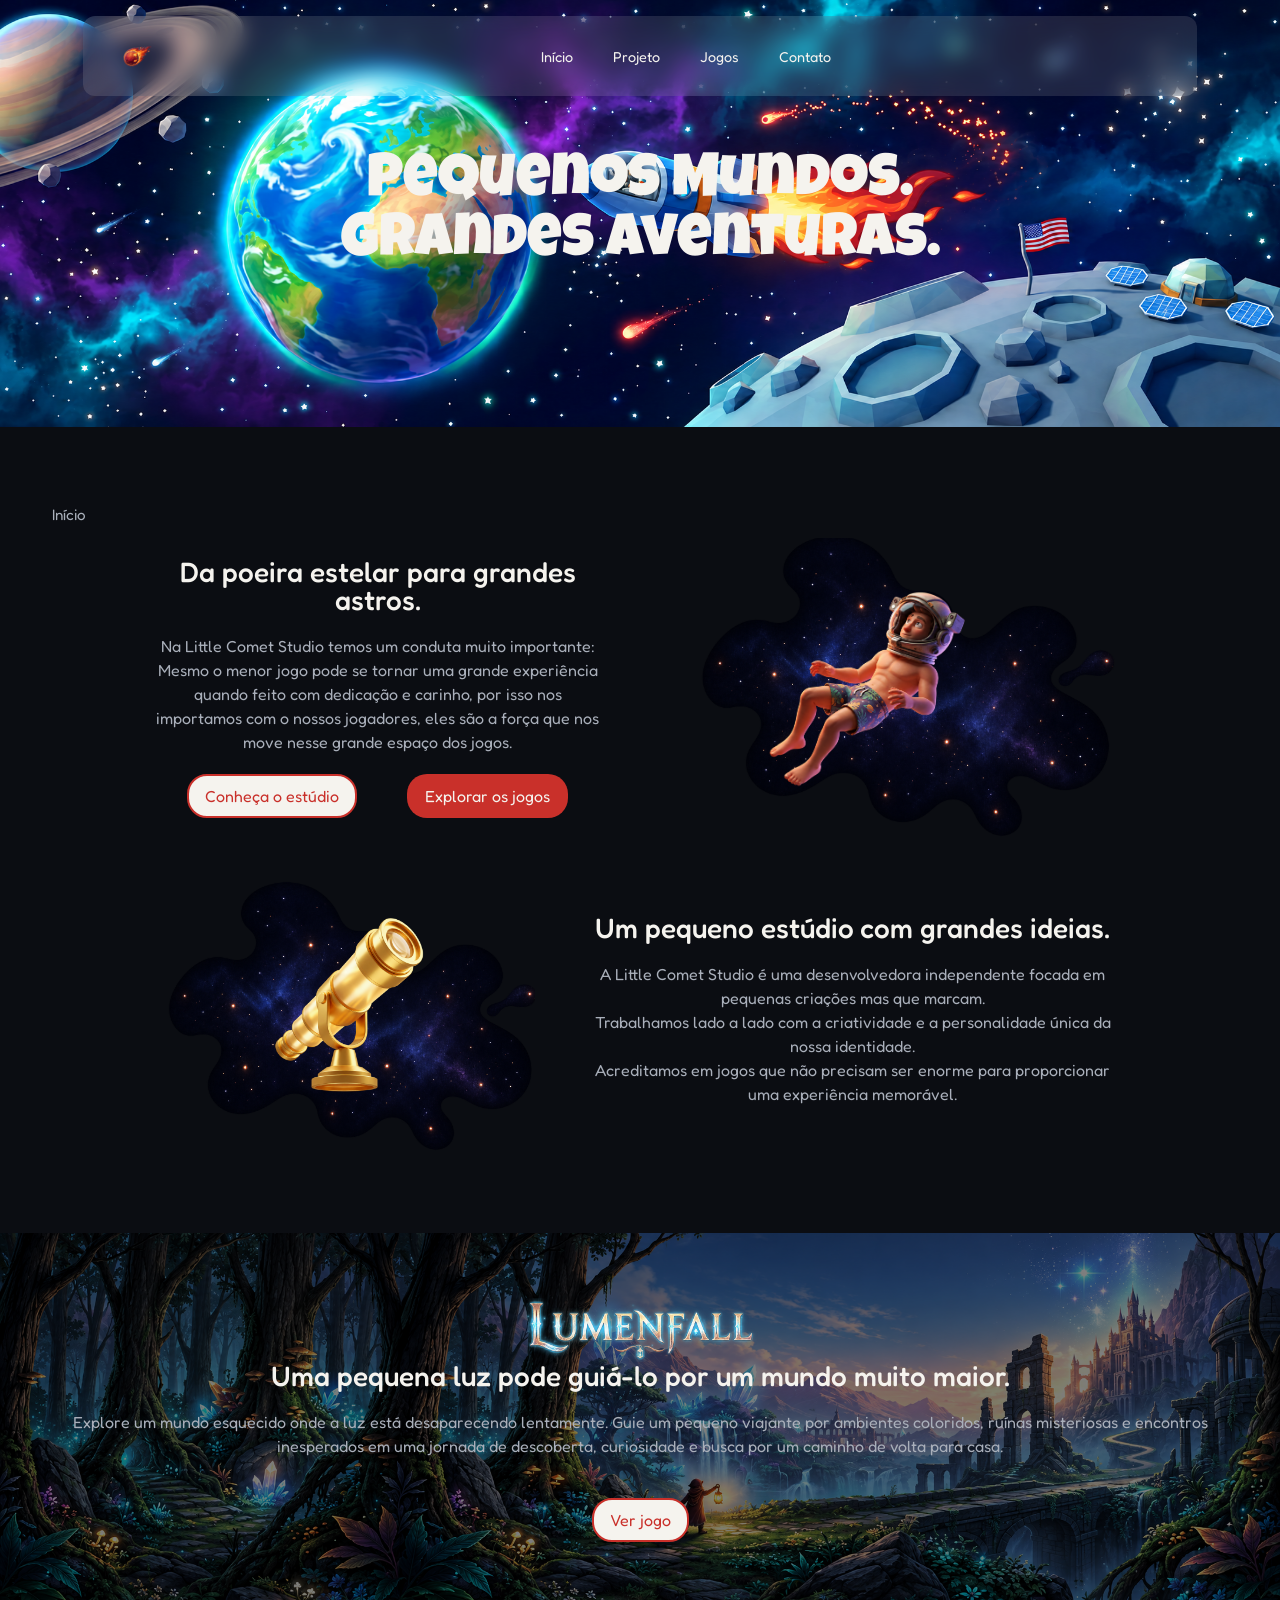
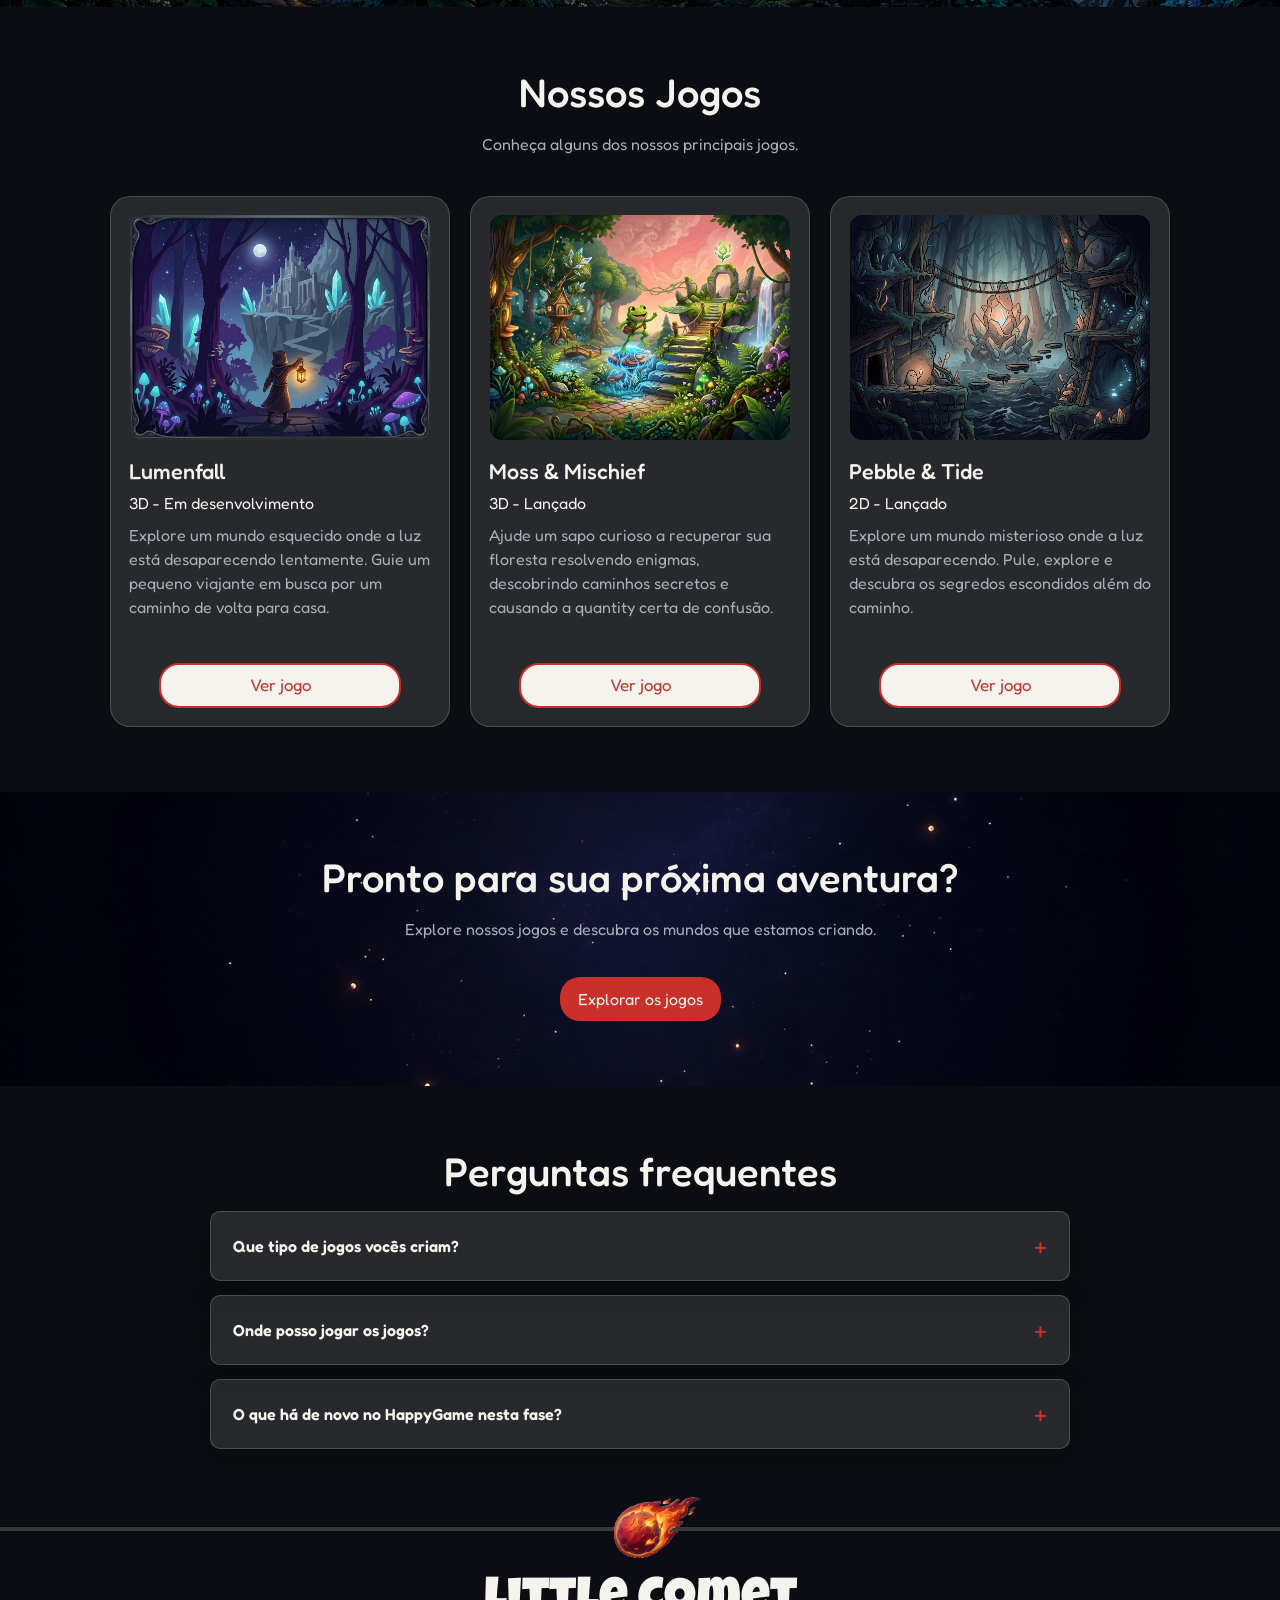
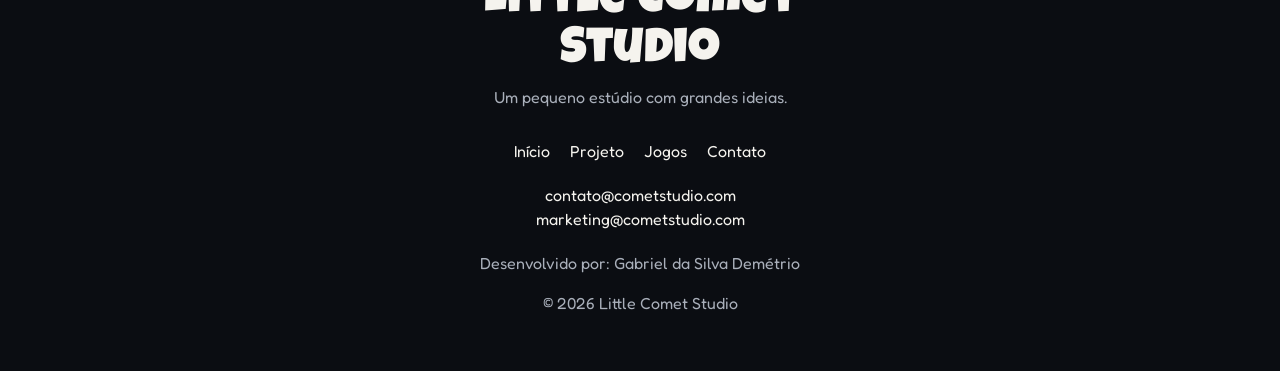
==== html/index.html @ 4cbab492 "correção de locais de arquivos" ====
<!DOCTYPE html>
<html lang="pt-BR">

<head>
    <meta charset="UTF-8">
    <meta name="viewport" content="width=device-width, initial-scale=1.0">
    <title>Início - Little Comet Studio</title>
    <link href="https://cdn.jsdelivr.net/npm/bootstrap@5.3.3/dist/css/bootstrap.min.css" rel="stylesheet">
    <link rel="stylesheet" href="../css/global.css">
    <link rel="stylesheet" href="../css/home.css">
    <link rel="icon" type="image/png" href="../images/logo.png">
</head>

<body>
    <!-- ----------------------------------------
        TopBar
    ----------------------------------------- -->
    <header>
        <div class="topbar">
            <div class="studio-logo d-none d-lg-block">
                <img src="../images/logo.png" alt="Logo Little Comet Studio">
            </div>

            <nav class="d-none d-lg-block">
                <ul>
                    <li><a href="../html/index.html">Início</a></li>
                    <li><a href="../html/project.html">Projeto</a></li>
                    <li><a href="../html/games.html">Jogos</a></li>
                    <li><a href="../html/contact.html">Contato</a></li>
                </ul>
            </nav>
            <div class="ms-auto position-relative d-lg-none">
                <button class="navbar-toggler navbar-dark" type="button" data-bs-toggle="collapse"
                    data-bs-target="#mobileMainMenu" aria-label="Abrir menu">
                    <span class="navbar-toggler-icon"></span>
                </button>
                <ul class="collapse position-absolute end-0 top-100" id="mobileMainMenu">
                    <li><a href="../html/index.html">Início</a></li>
                    <li><a href="../html/project.html">Projeto</a></li>
                    <li><a href="../html/games.html">Jogos</a></li>
                    <li><a href="../html/contact.html">Contato</a></li>
                </ul>
            </div>
        </div>
    </header>

    <main>
        <!-- ----------------------------------------
            Hero
        ----------------------------------------- -->
        <div class="hero hero--home">
            <h1 class="page-main-title">Pequenos Mundos.<br /> Grandes Aventuras.</h1>
        </div>

        <section class="section-container section-spacing container">
            <nav aria-label="Você está em">
                <ol class="breadcrumb">
                    <li class="breadcrumb-item active"><a href="../html/index.html">Início</a></li>
                </ol>
            </nav>

            <!-- ----------------------------------------
                Apresentação Inicial do que é o Estúdio
            ----------------------------------------- -->
            <div class="home-introduction row">
                <div class="home-introduction-content col">
                    <h2 class="section-title section-title--intro">
                        Da poeira estelar para grandes astros.
                    </h2>
                    <p>Na Little Comet Studio temos um conduta muito importante: <br />
                        Mesmo o menor jogo pode se tornar uma grande experiência quando feito com dedicação e carinho,
                        por isso nos importamos com o nossos jogadores, eles são a força que nos move nesse grande
                        espaço dos jogos.
                    </p>
                    <div class="home-introduction-actions">
                        <a class="btn-secondary" href="./project.html">Conheça o estúdio</a>
                        <a class="btn-primary" href="./games.html">Explorar os jogos</a>
                    </div>
                </div>
                <div class="home-introduction-image-container col">
                    <img class="home-introduction-image" src="../images/characters/astronaut.png"
                        alt="Astronauta usando apenas o capacete e um samba canção levitando no espaço" />
                </div>
            </div>

            <!-- ----------------------------------------
                Apresentação Inicial do que é o Estúdio
            ----------------------------------------- -->
            <div class="home-about">
                <div class="home-about-image-container">
                    <img class="home-about-image" src="../images/characters/telescope.png"
                        alt="Grande telescópio dourado levitando no espaço" />
                </div>
                <div class="home-about-content">
                    <h2 class="section-title section-title--intro">Um pequeno estúdio com grandes ideias.</h2>
                    <p>
                        A Little Comet Studio é uma desenvolvedora independente focada em pequenas criações mas que
                        marcam.<br />

                        Trabalhamos lado a lado com a criatividade e a personalidade única da nossa identidade.<br />

                        Acreditamos em jogos que não precisam ser enorme para proporcionar uma experiência memorável.
                    </p>
                </div>
            </div>
        </section>

        <!-- ----------------------------------------
            Introdução à um dos maiores projetos do Estúdio
        ----------------------------------------- -->
        <section class="home-highlighted-game section-spacing">
            <div class="section-container">
                <img class="home-highlighted-logo" src="../images/game-logos/lumenfall-logo.png" alt="Logo Lumenfall" />
                <h2 class="section-title section-title--intro">
                    Uma pequena luz pode guiá-lo por um mundo muito maior.
                </h2>
                <p>
                    Explore um mundo esquecido onde a luz está desaparecendo lentamente. Guie um pequeno viajante por
                    ambientes coloridos, ruínas misteriosas e encontros inesperados em uma jornada de descoberta,
                    curiosidade e busca por um caminho de volta para casa.
                </p>
                <br />
                <button type="button" class="btn btn-secondary" data-bs-toggle="modal" data-bs-target="#modalLumenfall">
                    Ver jogo
                </button>
            </div>
        </section>

        <!-- ----------------------------------------
            Apresentação dos principais jogos do Estúdio
        ----------------------------------------- -->
        <section class="section-container section-spacing container">
            <div class="home-games-text">
                <h2 class="section-title section-title--section">
                    Nossos Jogos
                </h2>
                <p>Conheça alguns dos nossos principais jogos.
                </p>
                <br />
            </div>
            <div class="home-games-grid" id="homeGamesGrid">
            </div>
        </section>

        <!-- ----------------------------------------
            Finalização do conteúdo inicial
        ----------------------------------------- -->
        <section class="cta section-spacing">
            <div class="section-container">
                <h2 class="section-title section-title--section">
                    Pronto para sua próxima aventura?
                </h2>
                <p>Explore nossos jogos e descubra os mundos que estamos criando.</p>
                <a class="btn-primary" href="./games.html">Explorar os jogos</a>
            </div>
        </section>

        <!-- ----------------------------------------
            Perguntas Frequentes sobre o Estúdio   
        ----------------------------------------- -->
        <section class="faq section-container section-spacing">
            <h2 class="section-title section-title--section">
                Perguntas frequentes
            </h2>

            <details class="faq-card">
                <summary>
                    Que tipo de jogos vocês criam?
                </summary>
                <p>
                    Criamos jogos independentes de pequena e média escala,
                    explorando diferentes gêneros e estilos.
                </p>
            </details>

            <details class="faq-card">
                <summary>
                    Onde posso jogar os jogos?
                </summary>
                <p>
                    Nossos jogos estão disponíveis em diferentes plataformas,
                    dependendo de cada projeto.
                </p>
            </details>

            <details class="faq-card">
                <summary>
                    O que há de novo no HappyGame nesta fase?
                </summary>
                <p>
                    Lumenfall continua em desenvolvimento, e o site agora apresenta páginas individuais para os jogos,
                    informações dinâmicas, navegação por breadcrumbs e uma experiência demonstrativa de compra e
                    download para os títulos lançados.
                </p>
            </details>
        </section>

    </main>

    <!-- ----------------------------------------
        Footer
    ----------------------------------------- -->
    <footer>
        <div class="footer-logo-container">
            <img class="footer-logo" src="../images/logo.png" alt="Logo Little Comet Studio">
        </div>
        <div class="footer-content">
            <h3>Little Comet<br />Studio</h3>
            <p>Um pequeno estúdio com grandes ideias.</p>
        </div>
        <div class="footer-links">
            <nav aria-label="footer">
                <li><a href="../html/index.html">Início</a></li>
                <li><a href="../html/project.html">Projeto</a></li>
                <li><a href="../html/games.html">Jogos</a></li>
                <li><a href="../html/contact.html">Contato</a></li>
            </nav>
        </div>
        <div class="footer-email-container">
            <a href="mailto:contato@cometstudio.com">contato@cometstudio.com</a>
            <a href="mailto:marketing@cometstudio.com">marketing@cometstudio.com</a>
        </div>
        <div class="footer-content-bottom">
            <p>Desenvolvido por: Gabriel da Silva Demétrio</p>
            <p>&copy; 2026 Little Comet Studio</p>
        </div>
    </footer>

    <!-- ----------------------------------------
        Modal - Lumenfall
    ----------------------------------------- -->
    <div class="modal fade" id="modalLumenfall" tabindex="-1" aria-labelledby="modalLumenfallLabel" aria-hidden="true">
        <div class="modal-dialog modal-lg modal-dialog-centered">
            <div class="modal-content game-modal-content">

                <div class="modal-header game-modal-header">
                    <div class="game-modal-brand">
                        <img src="../images/game-logos/lumenfall-logo.png" class="img-fluid d-block mx-auto mb-4"
                            alt="Logo do jogo Lumenfall">
                        <span class="badge bg-warning rounded-pill">
                            Em desenvolvimento
                        </span>
                    </div>
                    <button type="button" class="btn-close game-modal-close" data-bs-dismiss="modal"
                        aria-label="Fechar"></button>
                </div>

                <div class="modal-body game-modal-body">

                    <div class="game-modal-indication">
                        <div class="game-modal-indication-text">
                            <img src="../images/indications/indication-10.webp"
                                alt="Não recomendado para menores de 10 anos" width="40">
                            Mistério, fantasia e momentos de tensão leve.
                        </div>
                    </div>

                    <h3>Uma jornada onde cada luz importa</h3>

                    <p>
                        Em Lumenfall, um pequeno viajante desperta em um mundo
                        misterioso, onde a luz está desaparecendo lentamente
                        e antigas construções escondem histórias esquecidas.
                        Sem saber exatamente como chegou até ali, ele precisa
                        explorar florestas luminosas, atravessar pontes antigas
                        e descobrir o que aconteceu com aquele lugar.
                    </p>

                    <p>
                        Durante sua aventura, o jogador encontrará ambientes
                        repletos de detalhes, criaturas inesperadas e enigmas
                        que exigem observação e criatividade. Cada região
                        apresenta novos desafios e pistas sobre o passado
                        desse universo, incentivando a exploração e a
                        descoberta de caminhos alternativos.
                    </p>

                    <p>
                        Com uma atmosfera envolvente e uma narrativa construída
                        por meio dos cenários, Lumenfall é uma experiência
                        voltada para quem gosta de aventuras contemplativas,
                        descobertas e histórias cheias de mistério.
                    </p>

                    <h4>Informações do jogo</h4>

                    <ul>
                        <li>
                            <strong>Gênero:</strong> Aventura / Exploração
                        </li>
                        <li>
                            <strong>Estilo:</strong> 3D
                        </li>
                        <li>
                            <strong>Plataforma:</strong> PC
                        </li>
                    </ul>

                    <small>
                        A classificação indicativa apresentada é uma sugestão
                        baseada na temática do jogo, não sendo uma
                        classificação oficial.
                    </small>
                </div>

                <div class="modal-footer">
                    <button type="button" class="btn btn-secondary" data-bs-dismiss="modal">
                        Fechar
                    </button>

                    <a href="../html/contact.html" class="btn btn-primary">
                        Perguntar sobre o jogo
                    </a>
                </div>

            </div>
        </div>
    </div>

    <!-- ----------------------------------------
        Modal - Moss & Mischief
    ----------------------------------------- -->
    <div class="modal fade" id="modalMossMischief" tabindex="-1" aria-labelledby="modalMossMischiefLabel"
        aria-hidden="true">
        <div class="modal-dialog modal-lg modal-dialog-centered">
            <div class="modal-content game-modal-content">

                <div class="modal-header game-modal-header">
                    <div class="game-modal-brand">
                        <img src="../images/game-logos/moss-mischief-logo.png" class="img-fluid"
                            alt="Logo do jogo Moss & Mischief">

                        <span class="badge bg-success rounded-pill">
                            Lançado
                        </span>
                    </div>

                    <button type="button" class="btn-close game-modal-close" data-bs-dismiss="modal"
                        aria-label="Fechar">
                    </button>
                </div>

                <div class="modal-body game-modal-body">

                    <div class="game-modal-indication">
                        <div class="game-modal-indication-text">
                            <img src="../images/indications/indication-livre.webp" alt="Classificação indicativa Livre"
                                width="40">
                            Aventura fantástica, humor leve e desafios.
                        </div>
                    </div>

                    <h3>Uma pequena aventura, uma grande confusão</h3>

                    <p>
                        Moss &amp; Mischief acompanha um sapo curioso que
                        precisa recuperar sua floresta depois que acontecimentos
                        misteriosos começam a transformar o ambiente.
                        Para restaurar o equilíbrio da natureza, ele embarca
                        em uma jornada por cenários coloridos, plataformas
                        desafiadoras e lugares escondidos entre cogumelos
                        gigantes e antigas construções.
                    </p>

                    <p>
                        O jogador deverá explorar diferentes áreas, resolver
                        quebra-cabeças e descobrir maneiras criativas de
                        superar obstáculos. Saltos precisos, mecanismos
                        interativos e caminhos secretos fazem parte da
                        aventura, incentivando a experimentação e a
                        curiosidade ao longo de cada fase.
                    </p>

                    <p>
                        Com uma proposta divertida e acessível, o jogo combina
                        desafios de plataforma com momentos de humor e
                        exploração. Seu universo encantador convida jogadores
                        de diferentes idades a descobrir os segredos da
                        floresta e acompanhar as travessuras de um protagonista
                        pequeno no tamanho, mas enorme na determinação.
                    </p>

                    <div class="text-center my-4">
                        <div class="fs-3" aria-hidden="true">
                            <span class="text-warning game-modal-rating-star">★ ★ ★ ★</span><span
                                class="text-secondary game-modal-rating-star"> ☆</span>
                        </div>
                    </div>

                    <h4>Informações do jogo</h4>

                    <ul>
                        <li>
                            <strong>Gênero:</strong> Puzzle / Plataforma
                        </li>
                        <li>
                            <strong>Estilo:</strong> 3D
                        </li>
                        <li>
                            <strong>Plataforma:</strong> PC
                        </li>
                    </ul>
                </div>

                <div class="modal-footer">
                    <button type="button" class="btn btn-secondary" data-bs-dismiss="modal">
                        Fechar
                    </button>

                    <a href="../html/contact.html" class="btn btn-primary">
                        Perguntar sobre o jogo
                    </a>
                </div>

            </div>
        </div>
    </div>

    <!-- ----------------------------------------
        Modal - Pebble & Tide
    ----------------------------------------- -->
    <div class="modal fade" id="modalPebbleTide" tabindex="-1" aria-labelledby="modalPebbleTideLabel"
        aria-hidden="true">
        <div class="modal-dialog modal-lg modal-dialog-centered">
            <div class="modal-content game-modal-content">

                <div class="modal-header game-modal-header">
                    <div class="game-modal-brand">
                        <img src="../images/game-logos/pebble-tide-logo.png" class="img-fluid d-block mx-auto mb-4"
                            alt="Logo do jogo Pebble & Tide">
                        <button type="button" class="btn-close game-modal-close" data-bs-dismiss="modal"
                            aria-label="Fechar"></button>

                        <span class="badge bg-success rounded-pill">
                            Lançado
                        </span>
                    </div>
                </div>

                <div class="modal-body game-modal-body">
                    <div class="game-modal-indication">
                        <div class="game-modal-indication-text">
                            <img src="../images/indications/indication-livre.webp" alt="Classificação indicativa Livre"
                                width="40">
                            Exploração e desafios de raciocínio.
                        </div>
                    </div>

                    <h3>O oceano guarda mais caminhos do que parece</h3>

                    <p>
                        Em Pebble &amp; Tide, uma pequena criatura aventureira
                        explora um arquipélago misterioso, formado por ilhas,
                        cavernas e passagens escondidas. Entretanto, o oceano
                        não é apenas parte do cenário: suas marés determinam
                        quais caminhos estarão disponíveis e quais segredos
                        poderão ser descobertos.
                    </p>

                    <p>
                        O jogador precisa observar o movimento da água e
                        utilizar as mudanças de maré para solucionar enigmas,
                        alcançar novas regiões e atravessar obstáculos.
                        Lugares aparentemente inacessíveis podem se tornar
                        passagens quando o nível do mar diminui, enquanto
                        outras situações exigem a elevação da água para
                        permitir o avanço.
                    </p>

                    <p>
                        Com uma apresentação em 2D e uma experiência focada
                        em raciocínio e exploração, Pebble &amp; Tide transforma
                        o ambiente em parte fundamental dos desafios.
                        Cada descoberta oferece uma nova perspectiva sobre
                        as ilhas, incentivando o jogador a experimentar,
                        observar e encontrar soluções inesperadas.
                    </p>

                    <div class="text-center my-4">
                        <div class="fs-3" aria-hidden="true">
                            <span class="text-warning game-modal-rating-star">★ ★ ★ ★ ★</span>
                        </div>
                    </div>

                    <h4>Informações do jogo</h4>

                    <ul>
                        <li>
                            <strong>Gênero:</strong> Puzzle / Quebra-cabeça
                        </li>
                        <li>
                            <strong>Estilo:</strong> 2D
                        </li>
                        <li>
                            <strong>Plataforma:</strong> PC
                        </li>
                    </ul>
                </div>

                <div class="modal-footer">
                    <button type="button" class="btn btn-secondary" data-bs-dismiss="modal">
                        Fechar
                    </button>

                    <a href="../html/contact.html" class="btn btn-primary">
                        Perguntar sobre o jogo
                    </a>
                </div>

            </div>
        </div>
    </div>
</body>

<script src="https://cdn.jsdelivr.net/npm/bootstrap@5.3.3/dist/js/bootstrap.bundle.min.js"></script>
<script type="module" src="../js/home.js"></script>

</html>
---- css/global.css ----
@import url('https://fonts.googleapis.com/css2?family=Fredoka:wght@300..700&family=Luckiest+Guy&display=swap');


ol,
ul {
    padding-right: 2rem
}

@media (max-width: 992px) {
    #mobileMainMenu {
        min-width: 80vw;
        list-style: none;
        z-index: 10;
        align-items: center;
        gap: 2rem;
        border-radius: 12px;
        background-color: rgba(245, 243, 238, 0.12);
        box-sizing: border-box;
        margin: var(--espacamento-padrao) auto;
        pointer-events: auto;
        -webkit-backdrop-filter: blur(15px) !important;
        backdrop-filter: blur(15px) !important;
    }

    #mobileMainMenu ul {
        padding-right: 2rem;
        justify-content: center;
        align-items: center;
    }

    #mobileMainMenu li {
        margin: 0;
        justify-content: center;
        align-items: center;
    }

    #mobileMainMenu a {
        display: block;
        padding: 0.6rem 35%;
        color: var(--cor-primaria);
        text-decoration: none;
        border-radius: 0.3rem;
    }

    #mobileMainMenu a:hover,
    #mobileMainMenu a:focus {
        color: var(--cor-primaria);
        background-color: var(--cor-destaque);
    }
}

:root {
    --cor-primaria: #F5F3EE;
    --cor-secundaria: #0B0D12;
    --cor-texto-secundario: #A9AFBA;
    --cor-destaque: #C9302A;
    --cor-destaque-foco: #FB0000;
    --cor-destaque-secundaria: #D3D3D3;
    --espacamento-padrao: 1rem;
}

* {
    margin: 0;
    padding: 0;
    box-sizing: border-box;
}

/* -----------------------------------------
   Body
----------------------------------------- */
body {
    margin: 0;
    font-family: 'Fredoka', sans-serif;
    color: var(--cor-primaria);
    background-color: var(--cor-secundaria);
    line-height: 1.5;
}

p,
article,
label,
input,
textarea {
    color: var(--cor-primaria);
}

p {
    color: var(--cor-texto-secundario);
}

h1 {
    font-family: 'Luckiest Guy', cursive;
    font-weight: 400;
    color: var(--cor-primaria);
}

h2,
h3 {
    color: var(--cor-primaria);
}

a {
    color: var(--cor-primaria);
}

header .topbar nav a.current-page,
footer .footer-links nav li a.current-page {
    text-decoration: underline;
    text-decoration-thickness: 2px;
    text-underline-offset: 5px;
}

.visually-hidden {
    position: absolute;
    width: 1px;
    height: 1px;
    padding: 0;
    margin: -1px;
    overflow: hidden;
    clip: rect(0, 0, 0, 0);
    white-space: nowrap;
    border: 0;
}

/* -----------------------------------------
   Título Principal
----------------------------------------- */
.page-main-title {
    width: min(92%, 1100px);
    margin: 0;
    padding: 0;
    font-size: clamp(1.8rem, 5vw, 3.75rem);
    text-align: center;
    line-height: 1;
}

.hero .page-subtitle {
    text-align: center
}

/* -----------------------------------------
   Título Segundário
----------------------------------------- */
.section-title {
    color: var(--cor-primaria);
    text-align: center;
    line-height: 1;
    margin: 0 0 20px;
}

.section-title--intro {
    font-size: 28px;
}

.section-title--section {
    font-size: 40px;
}

@media (max-width: 768px) {
    .section-title--intro {
        font-size: 20px;
    }

    .section-title--section {
        font-size: 30px;
    }
}

/* -----------------------------------------
   Botões
----------------------------------------- */
.btn-primary {
    display: inline-block;
    padding: 0.5rem 1rem;
    border: none;
    cursor: pointer;
    transition: background-color 0.2s ease;
    text-decoration: none;
    color: var(--cor-primaria);
    background-color: var(--cor-destaque);
    border: 2px solid transparent;
    border-radius: 20px;
}

.btn-primary:hover,
.btn-primary:focus-visible {
    background-color: var(--cor-destaque-foco);
}

.btn-secondary {
    display: inline-block;
    padding: 0.5rem 1rem;
    color: var(--cor-destaque);
    background-color: var(--cor-primaria);
    border: 2px solid var(--cor-destaque);
    border-radius: 20px;
    text-decoration: none;
}

.btn-secondary:hover,
.btn-secondary:focus-visible {
    color: var(--cor-destaque);
    background-color: var(--cor-destaque-secundaria);
    border-color: var(--cor-destaque-foco);
}

/* -----------------------------------------
   Topbar
----------------------------------------- */
header {
    display: flex;
    justify-content: center;
    position: fixed;
    top: 0;
    left: 0;
    width: 100%;
    z-index: 1000;
    pointer-events: none;
}

.topbar {
    display: flex;
    align-items: center;
    gap: 2rem;
    height: 80px;
    width: 1114px;
    padding: 0.75rem 1.5rem;
    border-radius: 12px;
    background-color: rgba(245, 243, 238, 0.12);
    box-sizing: border-box;
    margin: var(--espacamento-padrao) auto;
    pointer-events: auto;
    backdrop-filter: blur(10px);
    -webkit-backdrop-filter: blur(10px);
}

.topbar .studio-logo {
    flex-shrink: 0;
    width: 60px;
    height: 60px;
    border-radius: 4px;
    display: flex;
    align-items: center;
    justify-content: center;
    overflow: hidden;
}

.topbar .studio-logo img {
    display: block;
    width: 100%;
    height: 100%;
    object-fit: contain;
}

.topbar nav {
    flex: 1;
}

.topbar nav ul {
    list-style: none;
    display: flex;
    justify-content: center;
    margin-top: 1rem;
    gap: 2.5rem;
}

.topbar nav a {
    text-decoration: none;
    color: var(--cor-primaria);
    font-size: 0.9rem;
}

.topbar nav a:hover,
.topbar nav a:focus-visible {
    color: var(--cor-texto-secundario);
}

@media (max-width: 768px) {
    .topbar {
        flex-wrap: wrap;
        justify-content: center;
        width: clamp(300px, 85vw, 650px);
        height: auto;
        padding: 0.75rem 1rem;
        margin-top: 20px;
        gap: clamp(0.75rem, 3vw, 2rem);
    }

    .topbar .studio-logo {
        width: clamp(45px, 8vw, 60px);
        height: clamp(45px, 8vw, 60px);
    }

    .topbar nav ul {
        align-items: center;
        gap: clamp(0.5rem, 3vw, 1.5rem);
        padding: 0;
    }

    .topbar nav a {
        font-size: clamp(0.75rem, 2vw, 0.9rem);
    }
}

@media (max-width: 576px) {
    header {
        display: flex;
        justify-content: flex-start;
        /* Alinha os itens filhos à esquerda */
        align-items: center;
        width: 100%;
    }

    .topbar {
        width: 50px;
        margin-right: 0;
        /* Garante que não há margem empurrando para o centro */
        margin-left: 80vw;
        /* Mantém qualquer outro item à direita, se houver */
    }

}

/* -----------------------------------------
   Main
----------------------------------------- */
main {
    padding: 0;
}

.section-container {
    width: 1300px;
    max-width: 100%;
    margin: 0 auto;
}

.section-spacing {
    padding-block: 65px;
}

/* Notebook */
@media (max-width: 1400px) {
    .section-container {
        width: 1200px;
    }
}

@media (max-width: 1200px) {
    .section-container {
        width: 1000px;
    }
}

/* Tablet */
@media (max-width: 992px) {
    .section-container {
        width: 780px;
    }
}

@media (max-width: 768px) {
    .section-container {
        width: 580px;
    }
}

/* Celular */
@media (max-width: 576px) {
    .section-container {
        width: 100%;
        padding-inline: 20px;
        box-sizing: border-box;
    }
}

/* -----------------------------------------
   Heros
----------------------------------------- */
.hero {
    background-image: url("../images/heros/home-hero.png");
    background-repeat: no-repeat;
    background-size: cover;
    background-position: center;
    aspect-ratio: 3 / 1;
    width: 100%;
    height: auto;
    position: relative;
    z-index: 0;
    display: flex;
    flex-direction: column;
    justify-content: center;
    align-items: center;
}

@media (max-width: 768px) {
    .hero {
        aspect-ratio: auto;
        min-height: clamp(260px, 72vw, 420px);
        background-size: cover;
        background-position: center;
    }
}

/* Hero da Página de Contato */
.hero--contact {
    background-image: url("../images/heros/contact-hero.png");
}

/* -----------------------------------------
   CTA
----------------------------------------- */
.cta {
    background-image: url("../images/backgrounds/fundo-espacial.png");
    background-repeat: no-repeat;
    background-size: cover;
    background-position: center;
    height: auto;
    text-align: center;
}

.cta .btn-primary {
    margin-top: 20px;
}

/* -----------------------------------------
   FAQ
----------------------------------------- */
.faq-card {
    width: 100%;
    max-width: 860px;
    margin: 0 auto 0.85rem;
    border-radius: 10px;
    padding: 0;
    overflow: hidden;
    background: rgba(245, 243, 238, 0.12);
    border: 1px solid rgba(245, 243, 238, 0.18);
    box-shadow: 0 8px 24px rgba(0, 0, 0, 0.22);
    backdrop-filter: blur(10px);
    -webkit-backdrop-filter: blur(10px);
}

.faq {
    width: 100%;
    max-width: 980px;
    margin: 0 auto;
}

.faq h2 {
    text-align: center;
}

.faq-card summary {
    position: relative;
    display: flex;
    align-items: center;
    justify-content: space-between;
    gap: 1.5rem;
    min-height: 68px;
    padding: 1.15rem 1.35rem;
    cursor: pointer;
    color: var(--cor-primaria);
    font-size: 1rem;
    font-weight: 600;
    list-style: none;
}


.faq-card summary::after {
    content: "+";
    flex: 0 0 auto;
    color: var(--cor-destaque);
    font-size: 1.5rem;
    font-weight: 400;
    line-height: 1;
}

.faq-card[open] {
    border-color: var(--cor-destaque);
}

.faq-card[open] summary::after {
    content: "-";
}

.faq-card p {
    margin: 0;
    padding: 0 1.35rem 1.25rem;
    color: var(--cor-texto-secundario);
    line-height: 1.7;
}

@media (max-width: 768px) {
    .faq {
        margin: 0 auto;
    }

    .faq h2 {
        margin-bottom: 20px;
    }

    .faq-card summary {
        min-height: 62px;
        padding: 1rem;
        font-size: 0.95rem;
    }

    .faq-card p {
        padding: 0 1rem 1rem;
    }
}

/* -----------------------------------------
   Footer
----------------------------------------- */
footer {
    padding: var(--espacamento-padrao);
    text-align: center;
    height: 200px;
    border-top: 4px solid rgba(245, 243, 238, 0.18);
}

footer .footer-logo-container {
    display: flex;
    justify-content: center;
    align-items: center;
}

footer .footer-logo {
    display: flex;
    justify-content: center;
    align-items: center;
    height: 100px;
    margin-top: -70px;
    margin-left: 30px;
    z-index: 9999;
}

footer .footer-links nav {
    list-style: none;
    display: flex;
    justify-content: center;
    align-items: center;
    gap: 20px;
    margin-top: 30px;
}

footer .footer-links nav li a {
    text-decoration: none;
    color: var(--cor-primaria);
}

footer .footer-content h3 {
    font-size: 50px;
    font-family: 'Luckiest Guy', cursive;
    font-weight: 400;
    color: var(--cor-primaria);
    line-height: 1;
}

footer .footer-email-container {
    margin-top: 20px;
    margin-bottom: 20px;
    display: flex;
    justify-content: center;
    align-items: center;
    flex-direction: column;
}

footer .footer-email-container a {
    text-decoration: none;
    color: var(--cor-primaria);
}

footer .footer-content-bottom {
    padding-bottom: 40px;
}

@media (max-width: 768px) {
    footer .footer-content h3 {
        font-size: 25px;
        margin-bottom: 10px;
    }
}


/* -----------------------------------------
   Home - Introdução
----------------------------------------- */
.breadcrumb {
    --bs-breadcrumb-divider: "›";
    --bs-breadcrumb-divider-color: var(--cor-texto-secundario);
    --bs-breadcrumb-item-active-color: var(--cor-primaria);
    margin: 0;
    padding: 0.75rem 0;
    font-size: 0.95rem;
    flex-wrap: wrap;
}

.breadcrumb-item a {
    color: var(--cor-texto-secundario);
    text-decoration: none;
}

.breadcrumb-item a:hover,
.breadcrumb-item a:focus-visible {
    color: var(--cor-destaque-foco);
    text-decoration: underline;
    text-underline-offset: 4px;
}
---- css/home.css ----
/* Hero da Página Inicial */
.hero--home {
    background-image: url("../images/heros/home-hero.png");
}

.home-introduction {
    display: flex;
    max-width: 1000px;
    margin: 0 auto;
    align-items: center;
    gap: 50px;
    padding-bottom: 30px;
}

.home-introduction-content {
    text-align: center;
    width: 650px;
}

.home-introduction-actions {
    display: flex;
    margin-top: 20px;
    justify-content: center;
    gap: 50px;
}

.home-introduction-image-container {
    background-image: url("../images/backgrounds/fundo-espacial-liquido.png");
    background-repeat: no-repeat;
    background-size: cover;
    background-position: center;
    width: 375px;
    height: 300px;
    flex-shrink: 0;
}

.home-introduction-image {
    height: 200px;
    width: auto;
    margin: 50px auto 0;
}

/* Tablet */
@media (max-width: 768px) {
    .home-introduction {
        flex-direction: column;
        max-width: 550px;
        gap: 20px;
    }

    .home-introduction-content {
        order: 2;
        text-align: center;
        width: 100%;
        max-width: 550px;
    }

    .home-introduction-image {
        height: clamp(140px, 35vw, 200px);
        margin-top: clamp(30px, 7vw, 50px);
    }

    .home-introduction-actions {
        gap: clamp(20px, 6vw, 50px);
    }
}

/* Celular */
@media (max-width: 576px) {
    .home-introduction {
        width: 100%;
        max-width: none;
        padding: 0 20px 30px;
        box-sizing: border-box;
    }

    .home-introduction-content {
        width: 100%;
        max-width: none;
    }

    .home-introduction-image-container {
        width: clamp(250px, 65vw, 350px);
        height: clamp(200px, 52vw, 300px);
    }

    .home-introduction-image {
        height: clamp(140px, 35vw, 200px);
        margin-top: clamp(30px, 7vw, 50px);
    }

    .home-introduction-actions {
        gap: clamp(20px, 6vw, 50px);
    }
}

/* -----------------------------------------
   Home - Sobre
----------------------------------------- */
.home-about {
    display: flex;
    max-width: 1000px;
    margin: 0 auto;
    align-items: center;
    gap: 50px;
    padding: 0 20px;
}

.home-about-image-container {
    background-image: url("../images/backgrounds/fundo-espacial-liquido.png");
    background-repeat: no-repeat;
    background-size: cover;
    background-position: center;
    width: 375px;
    height: 300px;
    flex-shrink: 0;
}

.home-about-image {
    width: 175px;
    margin: 40px 100px;
}

.home-about-content {
    text-align: center;
    width: 100%;
    max-width: 575px;
}

/* Tablet */
@media (max-width: 768px) {
    .home-about {
        flex-direction: column;
        gap: 20px;
        max-width: 550px;
    }

    .home-about-content {
        order: 2;
    }

    .home-about-image {
        order: 1;
    }
}

/* Celular */
@media (max-width: 576px) {
    .home-about {
        width: 100%;
        max-width: none;
        padding: 0 20px;
        box-sizing: border-box;
    }

    .home-about-content {
        width: 100%;
        max-width: none;
    }

    .home-about-image-container {
        width: clamp(250px, 65vw, 375px);
        height: clamp(200px, 52vw, 300px);
    }

    .home-about-image {
        display: block;
        width: clamp(120px, 30vw, 150px);
        margin: clamp(25px, 7vw, 40px) auto;
    }
}


/* -----------------------------------------
   Home - Jogo em Destaque
----------------------------------------- */
.home-highlighted-game {
    background-image: url("../images/game-images/lumenfall-background.jpg");
    background-repeat: no-repeat;
    background-size: cover;
    background-position: center;
    height: auto;
    text-align: center;
    position: relative;
    isolation: isolate;
}

.home-highlighted-game::before {
    content: "";
    position: absolute;
    inset: 0;
    background-color: rgba(0, 0, 0, 0.50);
    z-index: -1;
}

.home-highlighted-game .section-container {
    position: relative;
    z-index: 1;
}

.home-highlighted-logo {
    width: 250px;
}

/* -----------------------------------------
   Home - Jogos
----------------------------------------- */
.home-games-text {
    text-align: center;
}

.home-games-grid {
    display: flex;
    flex-wrap: wrap;
    gap: 20px;
    justify-content: center;
}

.home-game-card {
    width: calc((100% - 40px) / 3);
    flex: 0 1 calc((100% - 40px) / 3);
    overflow: hidden;
    border-radius: 20px;
    background: rgba(245, 243, 238, 0.12);
    backdrop-filter: blur(10px);
    -webkit-backdrop-filter: blur(10px);
    border: 1px solid rgba(245, 243, 238, 0.18);
}

.home-game-card-image {
    display: block;
    width: 300px;
    height: 225px;
    max-width: calc(100% - 36px);
    margin: 18px auto 0;
    border-radius: 12px;
    object-fit: cover;
}

.home-game-card-content {
    padding: 20px 18px 18px;
}

.home-game-card h3 {
    font-size: 1.35rem;
    line-height: 1.1;
}

.home-game-card span {
    display: block;
    margin-top: 2px;
    color: var(--cor-primaria);
    font-size: 1rem;
}

.home-game-card p {
    margin-top: 8px;
    min-height: 124px;
}

.home-game-card .btn-secondary {
    display: block;
    width: 80%;
    margin: 16px auto 0;
    font-size: 1.05rem;
    text-align: center;
    align-content: center;
}

@media (min-width: 1200px) {
    .home-games-grid {
        justify-content: center;
        flex-wrap: wrap;
    }

    .home-game-card {
        width: clamp(280px, 30vw, 340px);
        flex: 0 1 clamp(280px, 30vw, 340px);
    }
}

/* Tablet */
@media (max-width: 992px) {
    .home-games-grid {
        gap: 20px;
    }

    .home-game-card {
        width: 100%;
        max-width: 320px;
        flex-basis: 320px;
    }
}


/* Celular */
@media (max-width: 576px) {
    .home-games-grid {
        width: 100%;
    }

    .home-game-card {
        width: 100%;
        max-width: 320px;
        flex-basis: 100%;
    }

    .home-game-card-image {
        width: clamp(220px, 80vw, 300px);
        height: auto;
        aspect-ratio: 4 / 3;
    }
}


.game-entry-header div {
    display: flex;
    justify-content: center;
    text-align: center;
    margin: 0 auto;
}

.games-button {
    background-color: transparent;
    text-align: center;
    border-radius: 100%;
}

.games-button:hover {
    background-color: var(--cor-destaque);
    color: var(--cor-texto-secundario);
    border: var(--cor-destaque);
    width: 100%;
    height: 100%;
    padding: 0.5rem 1rem;
}


/* ----------------------------------------
   Modais de jogos
----------------------------------------- */
.game-modal-content {
    background-color: rgba(245, 243, 238, 0.12);
    -webkit-backdrop-filter: blur(35px) !important;
    backdrop-filter: blur(35px) !important;
}

/* 
.game-modal-header {
    justify-content: center;
} */

.game-modal-header div {
    display: flex;
    align-items: center;
}


.game-modal-header {
    display: flex;
    align-items: flex-start;
    justify-content: space-between;
    gap: 1rem;
}

.game-modal-brand {
    display: flex;
    flex-direction: column;
    align-items: center;
    gap: 0.5rem;
    flex: 1;
    min-width: 0;
}

.game-modal-brand img {
    display: block;
    width: 320px;
    max-width: 100%;
    height: auto;
    padding-top: 20px;
}

.game-modal-brand span {
    display: inline-block;
    width: auto;
    min-width: 100px;
    text-align: center;
}


.game-modal-header .game-modal-close {
    position: fixed;
    z-index: 9999;
    margin-left: 90%;
    color: var(--cor-destaque);

}

.game-modal-close--red {
    color: var(--cor-destaque);
    background-color: var(--cor-destaque);
}

.game-modal-indication {
    display: flex;
    background-color: var(--cor-secundaria);
    border-radius: 20px;
    justify-content: center;

}

.game-modal-indication-text {
    margin-top: 30px;
    margin-bottom: 30px;
}


.game-modal-rating-star {
    font-size: 60px;
}

.game-modal-body h3 {
    margin-top: 20px;
}

/* badges!!!!!!!!!!!!!!!!!!!!!!!!!!!!!!!!!!!! */

.badge {
    display: inline-block;
    padding: 0.35em 0.65em;
    font-size: 0.75em;
    font-weight: 700;
    line-height: 1;
    color: #fff;
    text-align: center;
    white-space: nowrap;
    vertical-align: baseline;
    border-radius: 0.375rem;
    /* Bordas arredondadas do Bootstrap 5 */
    font-family: system-ui, -apple-system, sans-serif;
}

/* Cores Contextuais (Equivalentes ao Bootstrap) */
.bg-primary {
    background-color: #0d6efd;
}

.bg-secondary {
    background-color: #6c757d;
}

.bg-success {
    background-color: #198754;
}

.bg-danger {
    background-color: #dc3545;
}

.bg-warning {
    background-color: #ffc107;
    color: #000;
}

/* Texto escuro para contraste */
.bg-info {
    background-color: #0dcaf0;
    color: #000;
}

/* Texto escuro para contraste */

/* Estilo arredondado (equivalente à classe .rounded-pill) */
.rounded-pill {
    border-radius: 50rem;
}



.home-highlighted-game .section-container img {
    color: var(--cor-primaria);
}
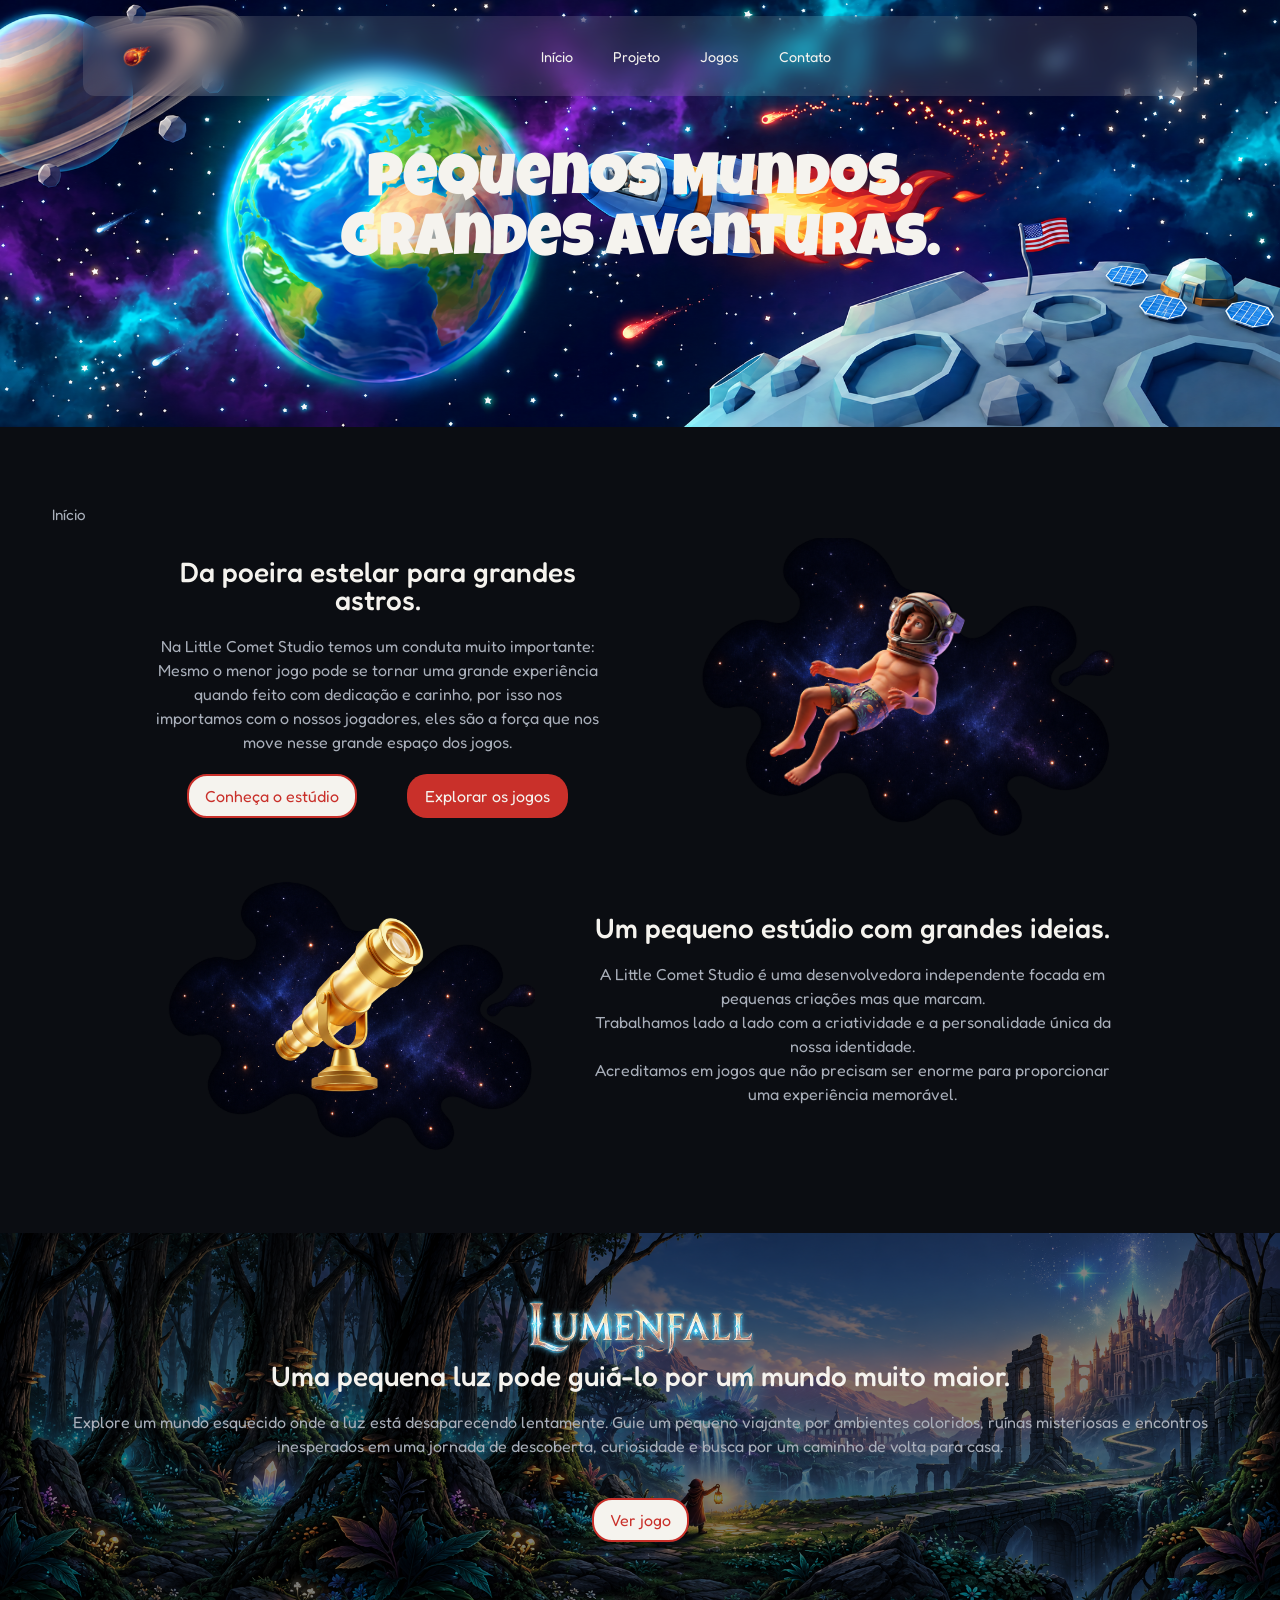
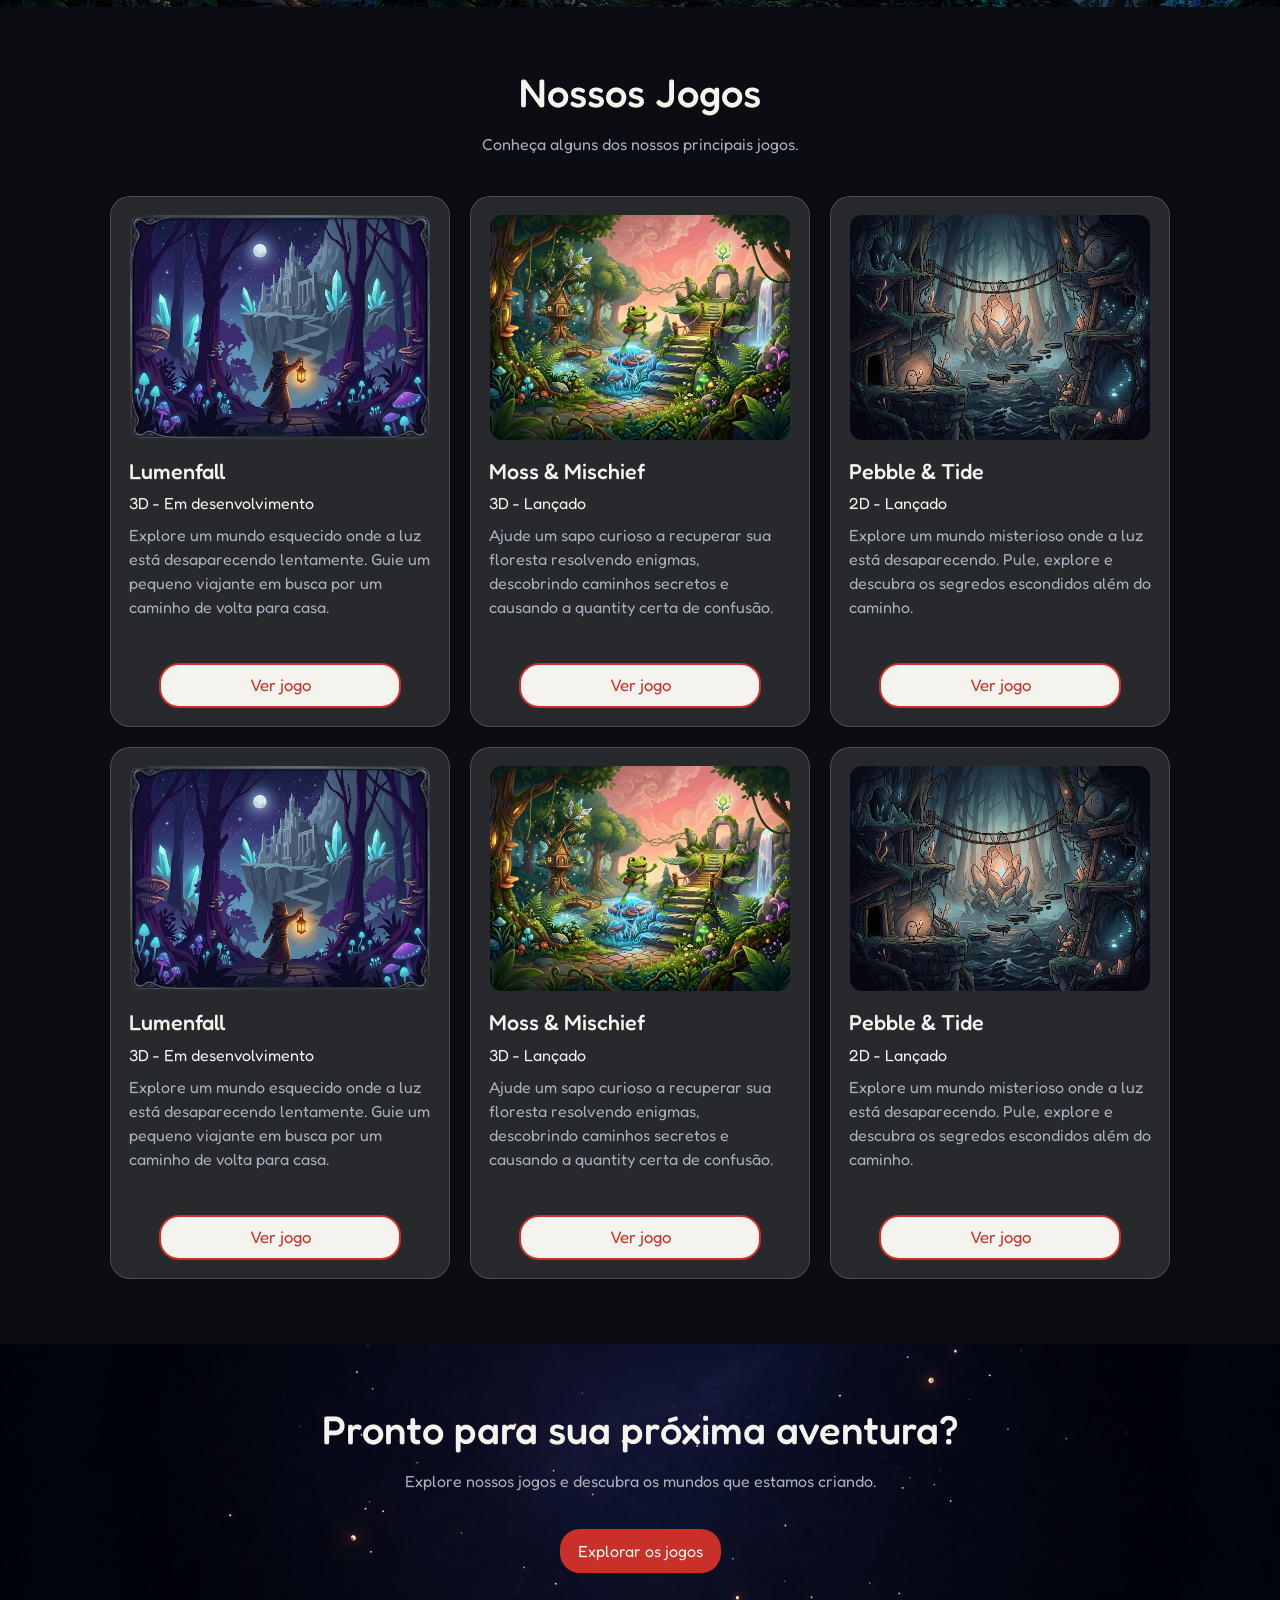
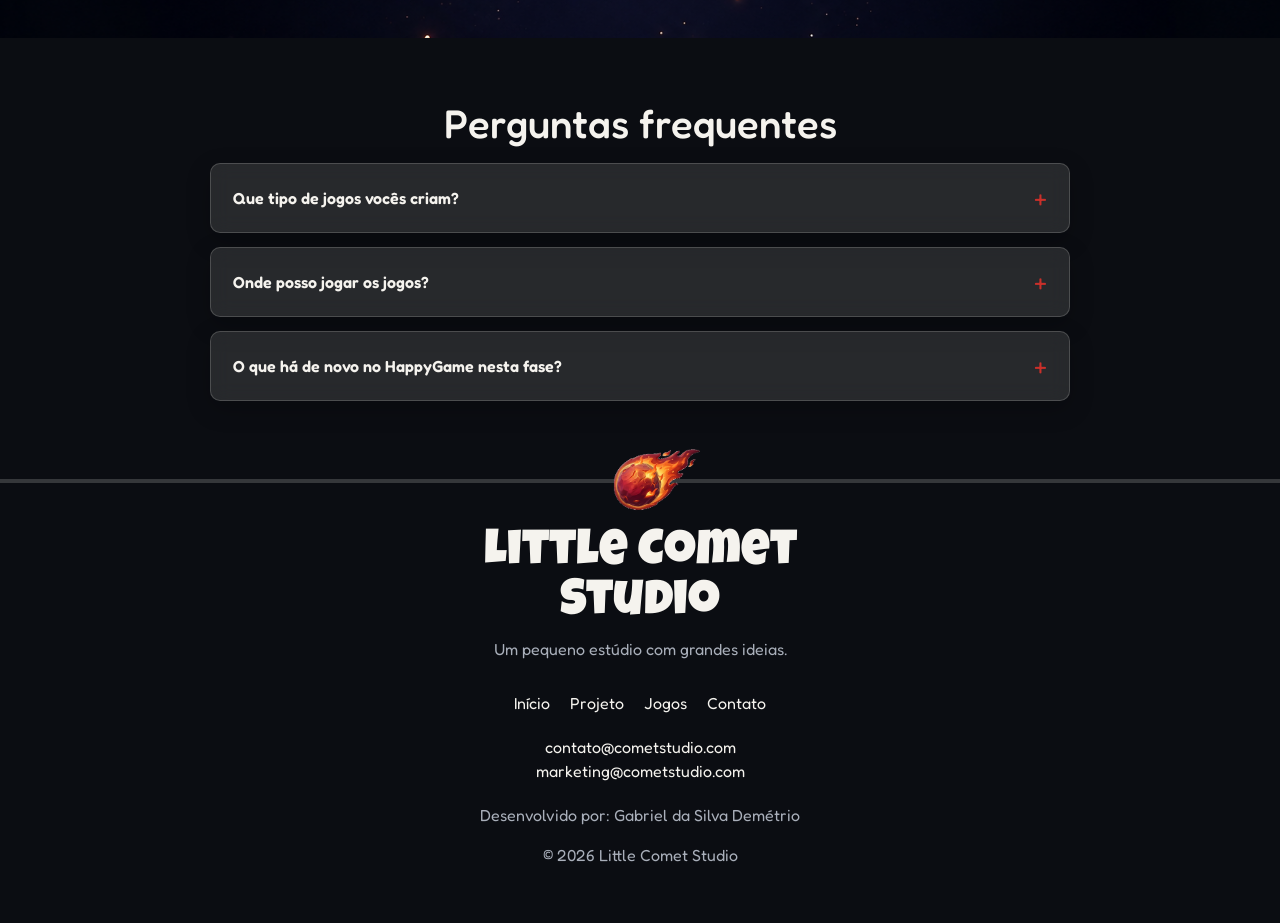
==== commit b0c6d03b: "correção caminhos JS" ====
--- a/html/index.html
+++ b/html/index.html
@@ -514,6 +514,7 @@
 
 <script src="https://cdn.jsdelivr.net/npm/bootstrap@5.3.3/dist/js/bootstrap.bundle.min.js"></script>
 <script type="module" src="../js/home.js"></script>
+<script src="../js/global.js"></script>
 
 </html>
 
